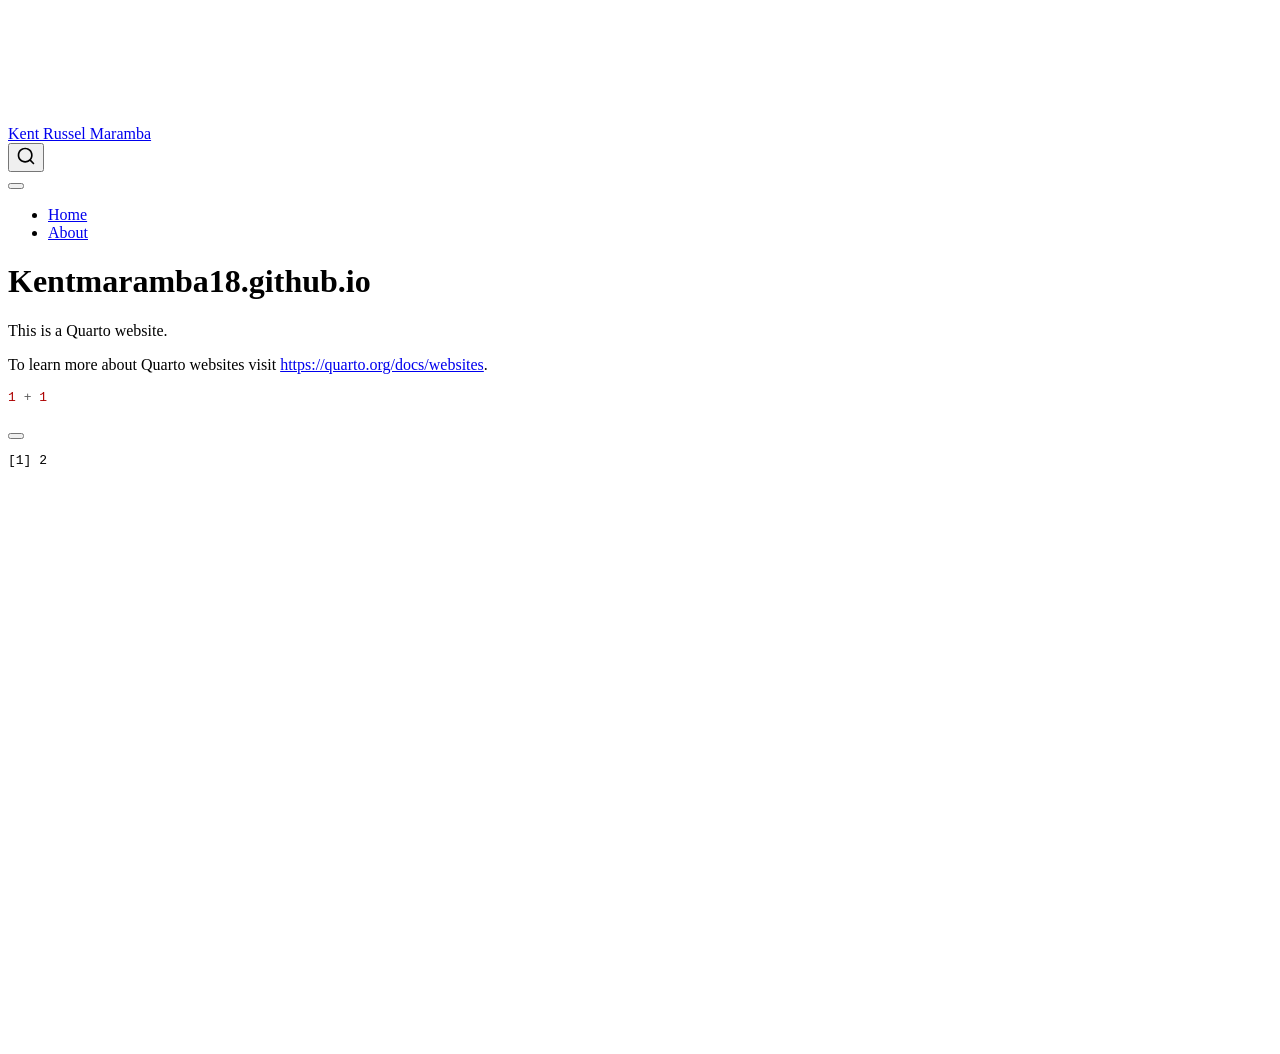
==== docs/index.html @ d0c1b199 "Initial commit" ====
<!DOCTYPE html>
<html xmlns="http://www.w3.org/1999/xhtml" lang="en" xml:lang="en"><head>

<meta charset="utf-8">
<meta name="generator" content="quarto-1.9.38">

<meta name="viewport" content="width=device-width, initial-scale=1.0, user-scalable=yes">


<title>Kentmaramba18.github.io – Kent Russel Maramba</title>
<style>
/* Default styles provided by pandoc.
** See https://pandoc.org/MANUAL.html#variables-for-html for config info.
*/
code{white-space: pre-wrap;}
span.smallcaps{font-variant: small-caps;}
div.columns{display: flex; gap: min(4vw, 1.5em);}
div.column{flex: auto; overflow-x: auto;}
div.hanging-indent{margin-left: 1.5em; text-indent: -1.5em;}
ul.task-list{list-style: none;}
ul.task-list li input[type="checkbox"] {
  width: 0.8em;
  margin: 0 0.8em 0.2em -1em; /* quarto-specific, see https://github.com/quarto-dev/quarto-cli/issues/4556 */ 
  vertical-align: middle;
}
/* CSS for syntax highlighting */
html { -webkit-text-size-adjust: 100%; }
pre > code.sourceCode { white-space: pre; position: relative; }
pre > code.sourceCode > span { display: inline-block; line-height: 1.25; }
pre > code.sourceCode > span:empty { height: 1.2em; }
.sourceCode { overflow: visible; }
code.sourceCode > span { color: inherit; text-decoration: inherit; }
div.sourceCode { margin: 1em 0; }
pre.sourceCode { margin: 0; }
@media screen {
div.sourceCode { overflow: auto; }
}
@media print {
pre > code.sourceCode { white-space: pre-wrap; }
pre > code.sourceCode > span { text-indent: -5em; padding-left: 5em; }
}
pre.numberSource code
  { counter-reset: source-line 0; }
pre.numberSource code > span
  { position: relative; left: -4em; counter-increment: source-line; }
pre.numberSource code > span > a:first-child::before
  { content: counter(source-line);
    position: relative; left: -1em; text-align: right; vertical-align: baseline;
    border: none; display: inline-block;
    -webkit-touch-callout: none; -webkit-user-select: none;
    -khtml-user-select: none; -moz-user-select: none;
    -ms-user-select: none; user-select: none;
    padding: 0 4px; width: 4em;
  }
pre.numberSource { margin-left: 3em;  padding-left: 4px; }
div.sourceCode
  {   }
@media screen {
pre > code.sourceCode > span > a:first-child::before { text-decoration: underline; }
}
</style>


<script src="site_libs/quarto-nav/quarto-nav.js"></script>
<script src="site_libs/quarto-nav/headroom.min.js"></script>
<script src="site_libs/clipboard/clipboard.min.js"></script>
<script src="site_libs/quarto-search/autocomplete.umd.js"></script>
<script src="site_libs/quarto-search/fuse.min.js"></script>
<script src="site_libs/quarto-search/quarto-search.js"></script>
<meta name="quarto:offset" content="./">
<script src="site_libs/quarto-html/quarto.js" type="module"></script>
<script src="site_libs/quarto-html/tabsets/tabsets.js" type="module"></script>
<script src="site_libs/quarto-html/popper.min.js"></script>
<script src="site_libs/quarto-html/tippy.umd.min.js"></script>
<script src="site_libs/quarto-html/anchor.min.js"></script>
<link href="site_libs/quarto-html/tippy.css" rel="stylesheet">
<link href="site_libs/quarto-html/quarto-syntax-highlighting-15634bcf2e68342d4ad2dfa704d543f6.css" rel="stylesheet" id="quarto-text-highlighting-styles">
<script src="site_libs/bootstrap/bootstrap.min.js"></script>
<link href="site_libs/bootstrap/bootstrap-icons.css" rel="stylesheet">
<link href="site_libs/bootstrap/bootstrap-158031087360bce0ff56dc785ce39e06.min.css" rel="stylesheet" append-hash="true" id="quarto-bootstrap" data-mode="light">
<script id="quarto-search-options" type="application/json">{
  "location": "navbar",
  "copy-button": false,
  "collapse-after": 3,
  "panel-placement": "end",
  "type": "overlay",
  "limit": 50,
  "keyboard-shortcut": [
    "f",
    "/",
    "s"
  ],
  "show-item-context": false,
  "language": {
    "search-no-results-text": "No results",
    "search-matching-documents-text": "matching documents",
    "search-copy-link-title": "Copy link to search",
    "search-hide-matches-text": "Hide additional matches",
    "search-more-match-text": "more match in this document",
    "search-more-matches-text": "more matches in this document",
    "search-clear-button-title": "Clear",
    "search-text-placeholder": "",
    "search-detached-cancel-button-title": "Cancel",
    "search-submit-button-title": "Submit",
    "search-label": "Search"
  }
}</script>


<link rel="stylesheet" href="styles.css">
</head>

<body class="nav-fixed quarto-light">

<div id="quarto-search-results"></div>
  <header id="quarto-header" class="headroom fixed-top">
    <nav class="navbar navbar-expand-lg " data-bs-theme="dark">
      <div class="navbar-container container-fluid">
      <div class="navbar-brand-container mx-auto">
    <a class="navbar-brand" href="./index.html">
    <span class="navbar-title">Kent Russel Maramba</span>
    </a>
  </div>
            <div id="quarto-search" class="" title="Search"></div>
          <button class="navbar-toggler" type="button" data-bs-toggle="collapse" data-bs-target="#navbarCollapse" aria-controls="navbarCollapse" role="menu" aria-expanded="false" aria-label="Toggle navigation" onclick="if (window.quartoToggleHeadroom) { window.quartoToggleHeadroom(); }">
  <span class="navbar-toggler-icon"></span>
</button>
          <div class="collapse navbar-collapse" id="navbarCollapse">
            <ul class="navbar-nav navbar-nav-scroll me-auto">
  <li class="nav-item">
    <a class="nav-link active" href="./index.html" aria-current="page"> 
<span class="menu-text">Home</span></a>
  </li>  
  <li class="nav-item">
    <a class="nav-link" href="./about.html"> 
<span class="menu-text">About</span></a>
  </li>  
</ul>
          </div> <!-- /navcollapse -->
            <div class="quarto-navbar-tools">
</div>
      </div> <!-- /container-fluid -->
    </nav>
</header>
<!-- content -->
<div id="quarto-content" class="quarto-container page-columns page-rows-contents page-layout-article page-navbar">
<!-- sidebar -->
<!-- margin-sidebar -->
    <div id="quarto-margin-sidebar" class="sidebar margin-sidebar zindex-bottom">
        
    </div>
<!-- main -->
<main class="content" id="quarto-document-content">

<header id="title-block-header" class="quarto-title-block default">
<div class="quarto-title">
<h1 class="title">Kentmaramba18.github.io</h1>
</div>



<div class="quarto-title-meta">

    
  
    
  </div>
  


</header>


<p>This is a Quarto website.</p>
<p>To learn more about Quarto websites visit <a href="https://quarto.org/docs/websites" class="uri">https://quarto.org/docs/websites</a>.</p>
<div class="cell">
<div class="code-copy-outer-scaffold"><div class="sourceCode cell-code" id="cb1"><pre class="sourceCode r code-with-copy"><code class="sourceCode r"><span id="cb1-1"><a href="#cb1-1" aria-hidden="true" tabindex="-1"></a><span class="dv">1</span> <span class="sc">+</span> <span class="dv">1</span></span></code></pre></div><button title="Copy to Clipboard" class="code-copy-button"><i class="bi"></i></button></div>
<div class="cell-output cell-output-stdout">
<pre><code>[1] 2</code></pre>
</div>
</div>



</main> <!-- /main -->
<script id="quarto-html-after-body" type="application/javascript">
  window.document.addEventListener("DOMContentLoaded", function (event) {
    const icon = "";
    const anchorJS = new window.AnchorJS();
    anchorJS.options = {
      placement: 'right',
      icon: icon
    };
    anchorJS.add('.anchored');
    const isCodeAnnotation = (el) => {
      for (const clz of el.classList) {
        if (clz.startsWith('code-annotation-')) {                     
          return true;
        }
      }
      return false;
    }
    const onCopySuccess = function(e) {
      // button target
      const button = e.trigger;
      // don't keep focus
      button.blur();
      // flash "checked"
      button.classList.add('code-copy-button-checked');
      var currentTitle = button.getAttribute("title");
      button.setAttribute("title", "Copied!");
      let tooltip;
      if (window.bootstrap) {
        button.setAttribute("data-bs-toggle", "tooltip");
        button.setAttribute("data-bs-placement", "left");
        button.setAttribute("data-bs-title", "Copied!");
        tooltip = new bootstrap.Tooltip(button, 
          { trigger: "manual", 
            customClass: "code-copy-button-tooltip",
            offset: [0, -8]});
        tooltip.show();    
      }
      setTimeout(function() {
        if (tooltip) {
          tooltip.hide();
          button.removeAttribute("data-bs-title");
          button.removeAttribute("data-bs-toggle");
          button.removeAttribute("data-bs-placement");
        }
        button.setAttribute("title", currentTitle);
        button.classList.remove('code-copy-button-checked');
      }, 1000);
      // clear code selection
      e.clearSelection();
    }
    const getTextToCopy = function(trigger) {
      const outerScaffold = trigger.parentElement.cloneNode(true);
      const codeEl = outerScaffold.querySelector('code');
      for (const childEl of codeEl.children) {
        if (isCodeAnnotation(childEl)) {
          childEl.remove();
        }
      }
      return codeEl.innerText;
    }
    const clipboard = new window.ClipboardJS('.code-copy-button:not([data-in-quarto-modal])', {
      text: getTextToCopy
    });
    clipboard.on('success', onCopySuccess);
    if (window.document.getElementById('quarto-embedded-source-code-modal')) {
      const clipboardModal = new window.ClipboardJS('.code-copy-button[data-in-quarto-modal]', {
        text: getTextToCopy,
        container: window.document.getElementById('quarto-embedded-source-code-modal')
      });
      clipboardModal.on('success', onCopySuccess);
    }
      var localhostRegex = new RegExp(/^(?:http|https):\/\/localhost\:?[0-9]*\//);
      var mailtoRegex = new RegExp(/^mailto:/);
        var filterRegex = new RegExp('/' + window.location.host + '/');
      var isInternal = (href) => {
          return filterRegex.test(href) || localhostRegex.test(href) || mailtoRegex.test(href);
      }
      // Inspect non-navigation links and adorn them if external
     var links = window.document.querySelectorAll('a[href]:not(.nav-link):not(.navbar-brand):not(.toc-action):not(.sidebar-link):not(.sidebar-item-toggle):not(.pagination-link):not(.no-external):not([aria-hidden]):not(.dropdown-item):not(.quarto-navigation-tool):not(.about-link)');
      for (var i=0; i<links.length; i++) {
        const link = links[i];
        if (!isInternal(link.href)) {
          // undo the damage that might have been done by quarto-nav.js in the case of
          // links that we want to consider external
          if (link.dataset.originalHref !== undefined) {
            link.href = link.dataset.originalHref;
          }
        }
      }
    function tippyHover(el, contentFn, onTriggerFn, onUntriggerFn) {
      const config = {
        allowHTML: true,
        maxWidth: 500,
        delay: 100,
        arrow: false,
        appendTo: function(el) {
            return el.parentElement;
        },
        interactive: true,
        interactiveBorder: 10,
        theme: 'quarto',
        placement: 'bottom-start',
      };
      if (contentFn) {
        config.content = contentFn;
      }
      if (onTriggerFn) {
        config.onTrigger = onTriggerFn;
      }
      if (onUntriggerFn) {
        config.onUntrigger = onUntriggerFn;
      }
      window.tippy(el, config); 
    }
    const noterefs = window.document.querySelectorAll('a[role="doc-noteref"]');
    for (var i=0; i<noterefs.length; i++) {
      const ref = noterefs[i];
      tippyHover(ref, function() {
        // use id or data attribute instead here
        let href = ref.getAttribute('data-footnote-href') || ref.getAttribute('href');
        try { href = new URL(href).hash; } catch {}
        const id = href.replace(/^#\/?/, "");
        const note = window.document.getElementById(id);
        if (note) {
          return note.innerHTML;
        } else {
          return "";
        }
      });
    }
    const xrefs = window.document.querySelectorAll('a.quarto-xref');
    const processXRef = (id, note) => {
      // Strip column container classes
      const stripColumnClz = (el) => {
        el.classList.remove("page-full", "page-columns");
        if (el.children) {
          for (const child of el.children) {
            stripColumnClz(child);
          }
        }
      }
      stripColumnClz(note)
      if (id === null || id.startsWith('sec-')) {
        // Special case sections, only their first couple elements
        const container = document.createElement("div");
        if (note.children && note.children.length > 2) {
          container.appendChild(note.children[0].cloneNode(true));
          for (let i = 1; i < note.children.length; i++) {
            const child = note.children[i];
            if (child.tagName === "P" && child.innerText === "") {
              continue;
            } else {
              container.appendChild(child.cloneNode(true));
              break;
            }
          }
          if (window.Quarto?.typesetMath) {
            window.Quarto.typesetMath(container);
          }
          return container.innerHTML
        } else {
          if (window.Quarto?.typesetMath) {
            window.Quarto.typesetMath(note);
          }
          return note.innerHTML;
        }
      } else {
        // Remove any anchor links if they are present
        const anchorLink = note.querySelector('a.anchorjs-link');
        if (anchorLink) {
          anchorLink.remove();
        }
        if (window.Quarto?.typesetMath) {
          window.Quarto.typesetMath(note);
        }
        if (note.classList.contains("callout")) {
          return note.outerHTML;
        } else {
          return note.innerHTML;
        }
      }
    }
    for (var i=0; i<xrefs.length; i++) {
      const xref = xrefs[i];
      tippyHover(xref, undefined, function(instance) {
        instance.disable();
        let url = xref.getAttribute('href');
        let hash = undefined; 
        if (url.startsWith('#')) {
          hash = url;
        } else {
          try { hash = new URL(url).hash; } catch {}
        }
        if (hash) {
          const id = hash.replace(/^#\/?/, "");
          const note = window.document.getElementById(id);
          if (note !== null) {
            try {
              const html = processXRef(id, note.cloneNode(true));
              instance.setContent(html);
            } finally {
              instance.enable();
              instance.show();
            }
          } else {
            // See if we can fetch this
            fetch(url.split('#')[0])
            .then(res => res.text())
            .then(html => {
              const parser = new DOMParser();
              const htmlDoc = parser.parseFromString(html, "text/html");
              const note = htmlDoc.getElementById(id);
              if (note !== null) {
                const html = processXRef(id, note);
                instance.setContent(html);
              } 
            }).finally(() => {
              instance.enable();
              instance.show();
            });
          }
        } else {
          // See if we can fetch a full url (with no hash to target)
          // This is a special case and we should probably do some content thinning / targeting
          fetch(url)
          .then(res => res.text())
          .then(html => {
            const parser = new DOMParser();
            const htmlDoc = parser.parseFromString(html, "text/html");
            const note = htmlDoc.querySelector('main.content');
            if (note !== null) {
              // This should only happen for chapter cross references
              // (since there is no id in the URL)
              // remove the first header
              if (note.children.length > 0 && note.children[0].tagName === "HEADER") {
                note.children[0].remove();
              }
              const html = processXRef(null, note);
              instance.setContent(html);
            } 
          }).finally(() => {
            instance.enable();
            instance.show();
          });
        }
      }, function(instance) {
      });
    }
        let selectedAnnoteEl;
        const selectorForAnnotation = ( cell, annotation) => {
          let cellAttr = 'data-code-cell="' + cell + '"';
          let lineAttr = 'data-code-annotation="' +  annotation + '"';
          const selector = 'span[' + cellAttr + '][' + lineAttr + ']';
          return selector;
        }
        const selectCodeLines = (annoteEl) => {
          const doc = window.document;
          const targetCell = annoteEl.getAttribute("data-target-cell");
          const targetAnnotation = annoteEl.getAttribute("data-target-annotation");
          const annoteSpan = window.document.querySelector(selectorForAnnotation(targetCell, targetAnnotation));
          const lines = annoteSpan.getAttribute("data-code-lines").split(",");
          const lineIds = lines.map((line) => {
            return targetCell + "-" + line;
          })
          let top = null;
          let height = null;
          let parent = null;
          if (lineIds.length > 0) {
              //compute the position of the single el (top and bottom and make a div)
              const el = window.document.getElementById(lineIds[0]);
              top = el.offsetTop;
              height = el.offsetHeight;
              parent = el.parentElement.parentElement;
            if (lineIds.length > 1) {
              const lastEl = window.document.getElementById(lineIds[lineIds.length - 1]);
              const bottom = lastEl.offsetTop + lastEl.offsetHeight;
              height = bottom - top;
            }
            if (top !== null && height !== null && parent !== null) {
              // cook up a div (if necessary) and position it 
              let div = window.document.getElementById("code-annotation-line-highlight");
              if (div === null) {
                div = window.document.createElement("div");
                div.setAttribute("id", "code-annotation-line-highlight");
                div.style.position = 'absolute';
                parent.appendChild(div);
              }
              div.style.top = top - 2 + "px";
              div.style.height = height + 4 + "px";
              div.style.left = 0;
              let gutterDiv = window.document.getElementById("code-annotation-line-highlight-gutter");
              if (gutterDiv === null) {
                gutterDiv = window.document.createElement("div");
                gutterDiv.setAttribute("id", "code-annotation-line-highlight-gutter");
                gutterDiv.style.position = 'absolute';
                const codeCell = window.document.getElementById(targetCell);
                const gutter = codeCell.querySelector('.code-annotation-gutter');
                gutter.appendChild(gutterDiv);
              }
              gutterDiv.style.top = top - 2 + "px";
              gutterDiv.style.height = height + 4 + "px";
            }
            selectedAnnoteEl = annoteEl;
          }
        };
        const unselectCodeLines = () => {
          const elementsIds = ["code-annotation-line-highlight", "code-annotation-line-highlight-gutter"];
          elementsIds.forEach((elId) => {
            const div = window.document.getElementById(elId);
            if (div) {
              div.remove();
            }
          });
          selectedAnnoteEl = undefined;
        };
          // Handle positioning of the toggle
      window.addEventListener(
        "resize",
        throttle(() => {
          elRect = undefined;
          if (selectedAnnoteEl) {
            selectCodeLines(selectedAnnoteEl);
          }
        }, 10)
      );
      function throttle(fn, ms) {
      let throttle = false;
      let timer;
        return (...args) => {
          if(!throttle) { // first call gets through
              fn.apply(this, args);
              throttle = true;
          } else { // all the others get throttled
              if(timer) clearTimeout(timer); // cancel #2
              timer = setTimeout(() => {
                fn.apply(this, args);
                timer = throttle = false;
              }, ms);
          }
        };
      }
        // Attach click handler to the DT
        const annoteDls = window.document.querySelectorAll('dt[data-target-cell]');
        for (const annoteDlNode of annoteDls) {
          annoteDlNode.addEventListener('click', (event) => {
            const clickedEl = event.target;
            if (clickedEl !== selectedAnnoteEl) {
              unselectCodeLines();
              const activeEl = window.document.querySelector('dt[data-target-cell].code-annotation-active');
              if (activeEl) {
                activeEl.classList.remove('code-annotation-active');
              }
              selectCodeLines(clickedEl);
              clickedEl.classList.add('code-annotation-active');
            } else {
              // Unselect the line
              unselectCodeLines();
              clickedEl.classList.remove('code-annotation-active');
            }
          });
        }
    const findCites = (el) => {
      const parentEl = el.parentElement;
      if (parentEl) {
        const cites = parentEl.dataset.cites;
        if (cites) {
          return {
            el,
            cites: cites.split(' ')
          };
        } else {
          return findCites(el.parentElement)
        }
      } else {
        return undefined;
      }
    };
    var bibliorefs = window.document.querySelectorAll('a[role="doc-biblioref"]');
    for (var i=0; i<bibliorefs.length; i++) {
      const ref = bibliorefs[i];
      const citeInfo = findCites(ref);
      if (citeInfo) {
        tippyHover(citeInfo.el, function() {
          var popup = window.document.createElement('div');
          citeInfo.cites.forEach(function(cite) {
            var citeDiv = window.document.createElement('div');
            citeDiv.classList.add('hanging-indent');
            citeDiv.classList.add('csl-entry');
            var biblioDiv = window.document.getElementById('ref-' + cite);
            if (biblioDiv) {
              citeDiv.innerHTML = biblioDiv.innerHTML;
            }
            popup.appendChild(citeDiv);
          });
          return popup.innerHTML;
        });
      }
    }
  });
  </script>
</div> <!-- /content -->




</body></html>
---- docs/site_libs/quarto-html/tippy.css ----
.tippy-box[data-animation=fade][data-state=hidden]{opacity:0}[data-tippy-root]{max-width:calc(100vw - 10px)}.tippy-box{position:relative;background-color:#333;color:#fff;border-radius:4px;font-size:14px;line-height:1.4;white-space:normal;outline:0;transition-property:transform,visibility,opacity}.tippy-box[data-placement^=top]>.tippy-arrow{bottom:0}.tippy-box[data-placement^=top]>.tippy-arrow:before{bottom:-7px;left:0;border-width:8px 8px 0;border-top-color:initial;transform-origin:center top}.tippy-box[data-placement^=bottom]>.tippy-arrow{top:0}.tippy-box[data-placement^=bottom]>.tippy-arrow:before{top:-7px;left:0;border-width:0 8px 8px;border-bottom-color:initial;transform-origin:center bottom}.tippy-box[data-placement^=left]>.tippy-arrow{right:0}.tippy-box[data-placement^=left]>.tippy-arrow:before{border-width:8px 0 8px 8px;border-left-color:initial;right:-7px;transform-origin:center left}.tippy-box[data-placement^=right]>.tippy-arrow{left:0}.tippy-box[data-placement^=right]>.tippy-arrow:before{left:-7px;border-width:8px 8px 8px 0;border-right-color:initial;transform-origin:center right}.tippy-box[data-inertia][data-state=visible]{transition-timing-function:cubic-bezier(.54,1.5,.38,1.11)}.tippy-arrow{width:16px;height:16px;color:#333}.tippy-arrow:before{content:"";position:absolute;border-color:transparent;border-style:solid}.tippy-content{position:relative;padding:5px 9px;z-index:1}
---- docs/site_libs/quarto-html/quarto-syntax-highlighting-15634bcf2e68342d4ad2dfa704d543f6.css ----
/* quarto syntax highlight colors */
:root {
  --quarto-hl-ot-color: #003B4F;
  --quarto-hl-at-color: #657422;
  --quarto-hl-ss-color: #20794D;
  --quarto-hl-an-color: #5E5E5E;
  --quarto-hl-fu-color: #4758AB;
  --quarto-hl-st-color: #20794D;
  --quarto-hl-cf-color: #003B4F;
  --quarto-hl-op-color: #5E5E5E;
  --quarto-hl-er-color: #AD0000;
  --quarto-hl-bn-color: #AD0000;
  --quarto-hl-al-color: #AD0000;
  --quarto-hl-va-color: #111111;
  --quarto-hl-bu-color: inherit;
  --quarto-hl-ex-color: inherit;
  --quarto-hl-pp-color: #AD0000;
  --quarto-hl-in-color: #5E5E5E;
  --quarto-hl-vs-color: #20794D;
  --quarto-hl-wa-color: #5E5E5E;
  --quarto-hl-do-color: #5E5E5E;
  --quarto-hl-im-color: #00769E;
  --quarto-hl-ch-color: #20794D;
  --quarto-hl-dt-color: #AD0000;
  --quarto-hl-fl-color: #AD0000;
  --quarto-hl-co-color: #5E5E5E;
  --quarto-hl-cv-color: #5E5E5E;
  --quarto-hl-cn-color: #8f5902;
  --quarto-hl-sc-color: #5E5E5E;
  --quarto-hl-dv-color: #AD0000;
  --quarto-hl-kw-color: #003B4F;
}

/* other quarto variables */
:root {
  --quarto-font-monospace: SFMono-Regular, Menlo, Monaco, Consolas, "Liberation Mono", "Courier New", monospace;
}

/* syntax highlight based on Pandoc's rules */
pre > code.sourceCode > span {
  color: #003B4F;
}

code.sourceCode > span {
  color: #003B4F;
}

div.sourceCode,
div.sourceCode pre.sourceCode {
  color: #003B4F;
}

/* Normal */
code span {
  color: #003B4F;
}

/* Alert */
code span.al {
  color: #AD0000;
  font-style: inherit;
}

/* Annotation */
code span.an {
  color: #5E5E5E;
  font-style: inherit;
}

/* Attribute */
code span.at {
  color: #657422;
  font-style: inherit;
}

/* BaseN */
code span.bn {
  color: #AD0000;
  font-style: inherit;
}

/* BuiltIn */
code span.bu {
  font-style: inherit;
}

/* ControlFlow */
code span.cf {
  color: #003B4F;
  font-weight: bold;
  font-style: inherit;
}

/* Char */
code span.ch {
  color: #20794D;
  font-style: inherit;
}

/* Constant */
code span.cn {
  color: #8f5902;
  font-style: inherit;
}

/* Comment */
code span.co {
  color: #5E5E5E;
  font-style: inherit;
}

/* CommentVar */
code span.cv {
  color: #5E5E5E;
  font-style: italic;
}

/* Documentation */
code span.do {
  color: #5E5E5E;
  font-style: italic;
}

/* DataType */
code span.dt {
  color: #AD0000;
  font-style: inherit;
}

/* DecVal */
code span.dv {
  color: #AD0000;
  font-style: inherit;
}

/* Error */
code span.er {
  color: #AD0000;
  font-style: inherit;
}

/* Extension */
code span.ex {
  font-style: inherit;
}

/* Float */
code span.fl {
  color: #AD0000;
  font-style: inherit;
}

/* Function */
code span.fu {
  color: #4758AB;
  font-style: inherit;
}

/* Import */
code span.im {
  color: #00769E;
  font-style: inherit;
}

/* Information */
code span.in {
  color: #5E5E5E;
  font-style: inherit;
}

/* Keyword */
code span.kw {
  color: #003B4F;
  font-weight: bold;
  font-style: inherit;
}

/* Operator */
code span.op {
  color: #5E5E5E;
  font-style: inherit;
}

/* Other */
code span.ot {
  color: #003B4F;
  font-style: inherit;
}

/* Preprocessor */
code span.pp {
  color: #AD0000;
  font-style: inherit;
}

/* SpecialChar */
code span.sc {
  color: #5E5E5E;
  font-style: inherit;
}

/* SpecialString */
code span.ss {
  color: #20794D;
  font-style: inherit;
}

/* String */
code span.st {
  color: #20794D;
  font-style: inherit;
}

/* Variable */
code span.va {
  color: #111111;
  font-style: inherit;
}

/* VerbatimString */
code span.vs {
  color: #20794D;
  font-style: inherit;
}

/* Warning */
code span.wa {
  color: #5E5E5E;
  font-style: italic;
}

.prevent-inlining {
  content: "</";
}

/*# sourceMappingURL=f23921c56f73e400b49028c9186a1aa0.css.map */
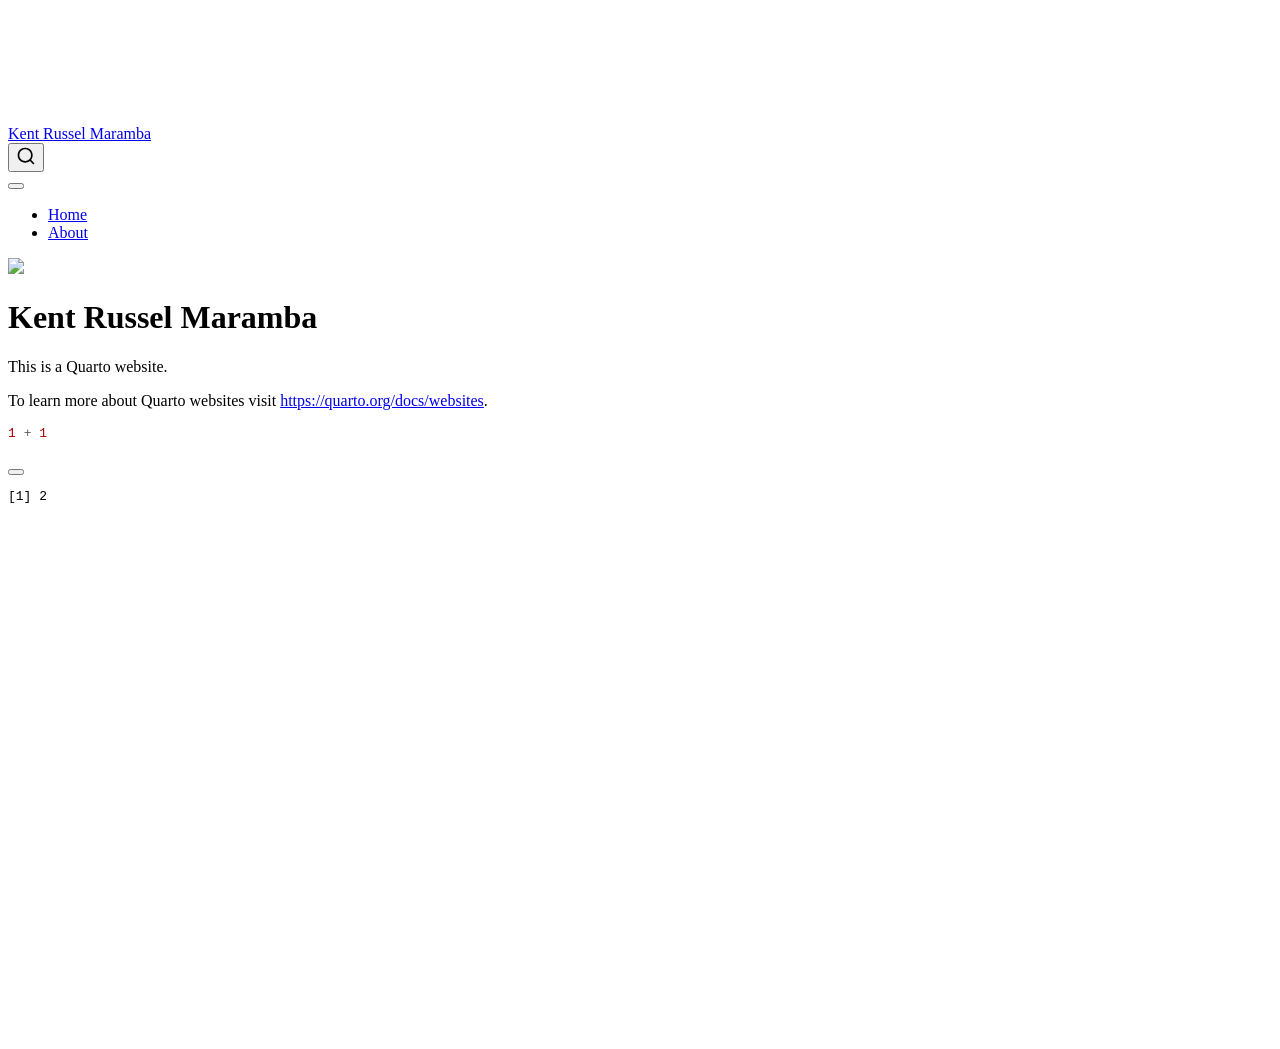
==== commit 2c3019ec: "update" ====
--- a/docs/index.html
+++ b/docs/index.html
@@ -7,7 +7,7 @@
 <meta name="viewport" content="width=device-width, initial-scale=1.0, user-scalable=yes">
 
 
-<title>Kentmaramba18.github.io – Kent Russel Maramba</title>
+<title>Kent Russel Maramba</title>
 <style>
 /* Default styles provided by pandoc.
 ** See https://pandoc.org/MANUAL.html#variables-for-html for config info.
@@ -72,7 +72,6 @@
 <script src="site_libs/quarto-html/tabsets/tabsets.js" type="module"></script>
 <script src="site_libs/quarto-html/popper.min.js"></script>
 <script src="site_libs/quarto-html/tippy.umd.min.js"></script>
-<script src="site_libs/quarto-html/anchor.min.js"></script>
 <link href="site_libs/quarto-html/tippy.css" rel="stylesheet">
 <link href="site_libs/quarto-html/quarto-syntax-highlighting-15634bcf2e68342d4ad2dfa704d543f6.css" rel="stylesheet" id="quarto-text-highlighting-styles">
 <script src="site_libs/bootstrap/bootstrap.min.js"></script>
@@ -110,7 +109,7 @@
 <link rel="stylesheet" href="styles.css">
 </head>
 
-<body class="nav-fixed quarto-light">
+<body class="nav-fixed fullcontent quarto-light">
 
 <div id="quarto-search-results"></div>
   <header id="quarto-header" class="headroom fixed-top">
@@ -146,31 +145,21 @@
 <div id="quarto-content" class="quarto-container page-columns page-rows-contents page-layout-article page-navbar">
 <!-- sidebar -->
 <!-- margin-sidebar -->
-    <div id="quarto-margin-sidebar" class="sidebar margin-sidebar zindex-bottom">
-        
-    </div>
+    
 <!-- main -->
-<main class="content" id="quarto-document-content">
-
+<div class="quarto-about-trestles">
+  <div class="about-entity">
+    <img src="media/IMG_3727_.jpeg" class="about-image
+  rounded " style="width: 20em;">
 <header id="title-block-header" class="quarto-title-block default">
 <div class="quarto-title">
-<h1 class="title">Kentmaramba18.github.io</h1>
+<h1 class="title">Kent Russel Maramba</h1>
 </div>
-
-
-
 <div class="quarto-title-meta">
-
-    
-  
-    
   </div>
-  
-
-
 </header>
-
-
+  </div>
+  <div class="about-contents"><main class="content" id="quarto-document-content">
 <p>This is a Quarto website.</p>
 <p>To learn more about Quarto websites visit <a href="https://quarto.org/docs/websites" class="uri">https://quarto.org/docs/websites</a>.</p>
 <div class="cell">
@@ -181,17 +170,11 @@
 </div>
 
 
-
-</main> <!-- /main -->
+</main></div>
+</div>
+ <!-- /main -->
 <script id="quarto-html-after-body" type="application/javascript">
   window.document.addEventListener("DOMContentLoaded", function (event) {
-    const icon = "";
-    const anchorJS = new window.AnchorJS();
-    anchorJS.options = {
-      placement: 'right',
-      icon: icon
-    };
-    anchorJS.add('.anchored');
     const isCodeAnnotation = (el) => {
       for (const clz of el.classList) {
         if (clz.startsWith('code-annotation-')) {                     
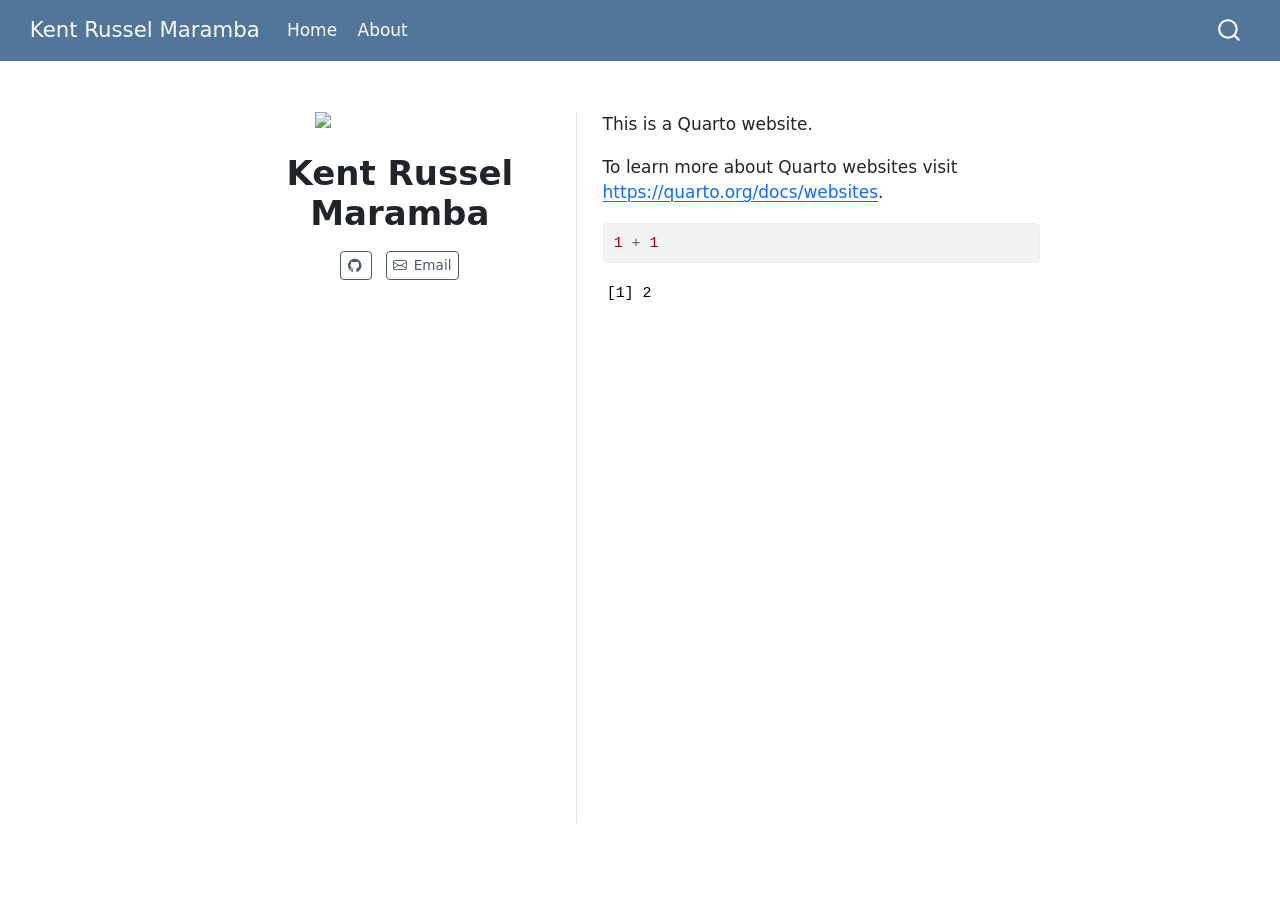
==== commit 89090903: "kent web" ====
--- a/docs/index.html
+++ b/docs/index.html
@@ -76,7 +76,7 @@
 <link href="site_libs/quarto-html/quarto-syntax-highlighting-15634bcf2e68342d4ad2dfa704d543f6.css" rel="stylesheet" id="quarto-text-highlighting-styles">
 <script src="site_libs/bootstrap/bootstrap.min.js"></script>
 <link href="site_libs/bootstrap/bootstrap-icons.css" rel="stylesheet">
-<link href="site_libs/bootstrap/bootstrap-158031087360bce0ff56dc785ce39e06.min.css" rel="stylesheet" append-hash="true" id="quarto-bootstrap" data-mode="light">
+<link href="site_libs/bootstrap/bootstrap-45431c2918bd31147ddb3fa7038bb99f.min.css" rel="stylesheet" append-hash="true" id="quarto-bootstrap" data-mode="light">
 <script id="quarto-search-options" type="application/json">{
   "location": "navbar",
   "copy-button": false,
@@ -149,8 +149,8 @@
 <!-- main -->
 <div class="quarto-about-trestles">
   <div class="about-entity">
-    <img src="media/IMG_3727_.jpeg" class="about-image
-  rounded " style="width: 20em;">
+    <img src="media/img_3727_.jpeg" class="about-image
+  rectangle " style="width: 10em;">
 <header id="title-block-header" class="quarto-title-block default">
 <div class="quarto-title">
 <h1 class="title">Kent Russel Maramba</h1>
@@ -158,6 +158,16 @@
 <div class="quarto-title-meta">
   </div>
 </header>
+    <div class="about-links">
+  <a href="https://kentmaramba18.github.io" class="about-link" rel="" target="blank">
+    <i class="bi bi-github"></i>
+     <span class="about-link-text"></span>
+  </a>
+  <a href="mailto:kentrussel.maramba@student.chaminade.edu" class="about-link" rel="" target="">
+    <i class="bi bi-envelope"></i>
+     <span class="about-link-text">Email</span>
+  </a>
+</div>
   </div>
   <div class="about-contents"><main class="content" id="quarto-document-content">
 <p>This is a Quarto website.</p>
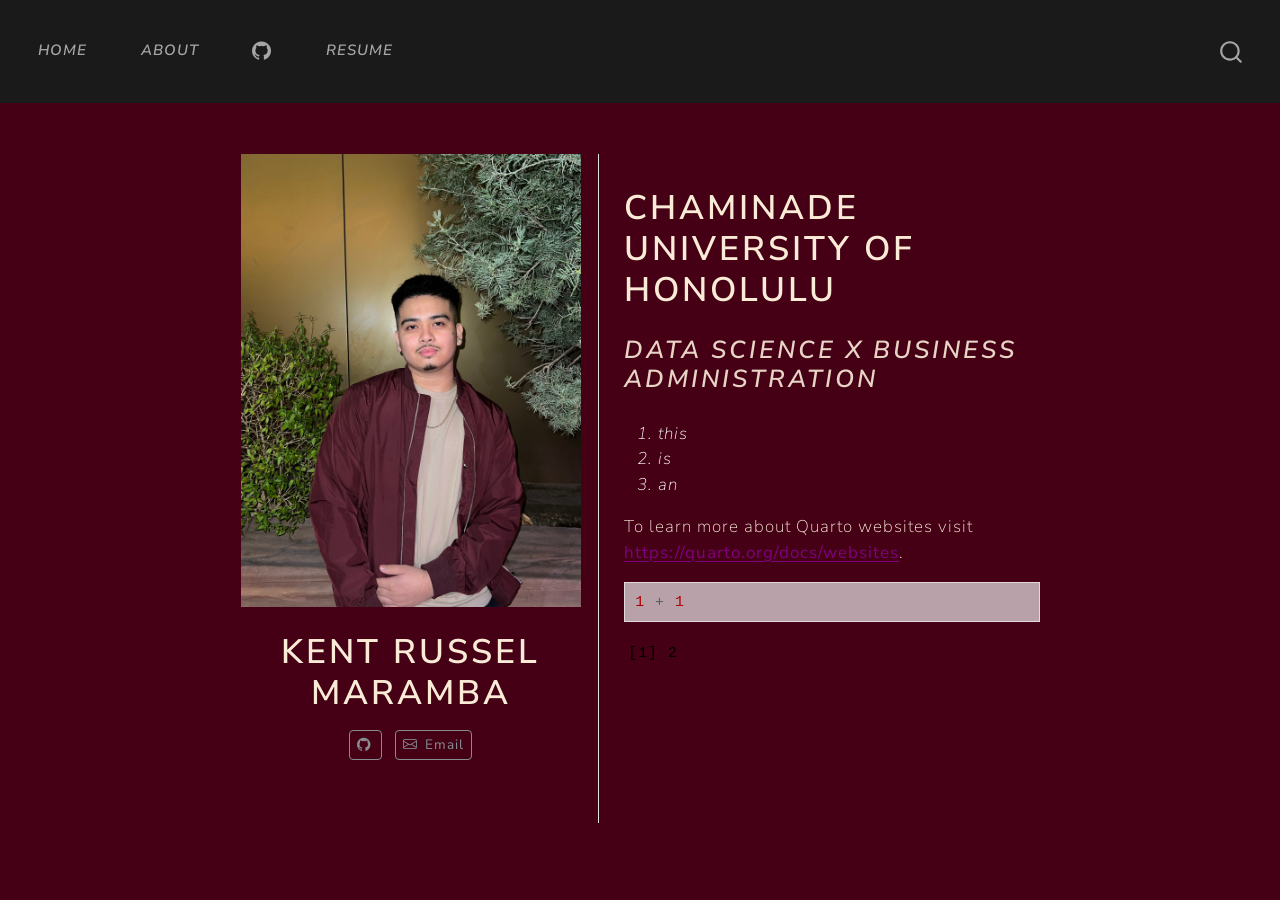
==== commit 4d378da1: "yayyy" ====
--- a/docs/index.html
+++ b/docs/index.html
@@ -76,7 +76,7 @@
 <link href="site_libs/quarto-html/quarto-syntax-highlighting-15634bcf2e68342d4ad2dfa704d543f6.css" rel="stylesheet" id="quarto-text-highlighting-styles">
 <script src="site_libs/bootstrap/bootstrap.min.js"></script>
 <link href="site_libs/bootstrap/bootstrap-icons.css" rel="stylesheet">
-<link href="site_libs/bootstrap/bootstrap-45431c2918bd31147ddb3fa7038bb99f.min.css" rel="stylesheet" append-hash="true" id="quarto-bootstrap" data-mode="light">
+<link href="site_libs/bootstrap/bootstrap-54ca3c8880fd8c986106ce3bf5c7adc7.min.css" rel="stylesheet" append-hash="true" id="quarto-bootstrap" data-mode="light">
 <script id="quarto-search-options" type="application/json">{
   "location": "navbar",
   "copy-button": false,
@@ -115,11 +115,6 @@
   <header id="quarto-header" class="headroom fixed-top">
     <nav class="navbar navbar-expand-lg " data-bs-theme="dark">
       <div class="navbar-container container-fluid">
-      <div class="navbar-brand-container mx-auto">
-    <a class="navbar-brand" href="./index.html">
-    <span class="navbar-title">Kent Russel Maramba</span>
-    </a>
-  </div>
             <div id="quarto-search" class="" title="Search"></div>
           <button class="navbar-toggler" type="button" data-bs-toggle="collapse" data-bs-target="#navbarCollapse" aria-controls="navbarCollapse" role="menu" aria-expanded="false" aria-label="Toggle navigation" onclick="if (window.quartoToggleHeadroom) { window.quartoToggleHeadroom(); }">
   <span class="navbar-toggler-icon"></span>
@@ -133,6 +128,15 @@
   <li class="nav-item">
     <a class="nav-link" href="./about.html"> 
 <span class="menu-text">About</span></a>
+  </li>  
+  <li class="nav-item compact">
+    <a class="nav-link" href="http://github.com/Kentmaramba18" target="blank"> <i class="bi bi-github" role="img">
+</i> 
+<span class="menu-text"></span></a>
+  </li>  
+  <li class="nav-item">
+    <a class="nav-link" href="./resume.html"> 
+<span class="menu-text">Resume</span></a>
   </li>  
 </ul>
           </div> <!-- /navcollapse -->
@@ -150,7 +154,7 @@
 <div class="quarto-about-trestles">
   <div class="about-entity">
     <img src="media/img_3727_.jpeg" class="about-image
-  rectangle " style="width: 10em;">
+  rectangle " style="width: 20em;">
 <header id="title-block-header" class="quarto-title-block default">
 <div class="quarto-title">
 <h1 class="title">Kent Russel Maramba</h1>
@@ -170,7 +174,18 @@
 </div>
   </div>
   <div class="about-contents"><main class="content" id="quarto-document-content">
-<p>This is a Quarto website.</p>
+<section id="chaminade-university-of-honolulu" class="level1">
+<h1>Chaminade University of Honolulu</h1>
+<section id="data-science-x-business-administration" class="level3">
+<h3 data-anchor-id="data-science-x-business-administration">Data Science x Business Administration</h3>
+</section>
+<section id="section" class="level3">
+<h3 data-anchor-id="section"></h3>
+<ol type="1">
+<li>this</li>
+<li>is</li>
+<li>an</li>
+</ol>
 <p>To learn more about Quarto websites visit <a href="https://quarto.org/docs/websites" class="uri">https://quarto.org/docs/websites</a>.</p>
 <div class="cell">
 <div class="code-copy-outer-scaffold"><div class="sourceCode cell-code" id="cb1"><pre class="sourceCode r code-with-copy"><code class="sourceCode r"><span id="cb1-1"><a href="#cb1-1" aria-hidden="true" tabindex="-1"></a><span class="dv">1</span> <span class="sc">+</span> <span class="dv">1</span></span></code></pre></div><button title="Copy to Clipboard" class="code-copy-button"><i class="bi"></i></button></div>
@@ -180,6 +195,8 @@
 </div>
 
 
+</section>
+</section>
 </main></div>
 </div>
  <!-- /main -->
--- a/docs/styles.css
+++ b/docs/styles.css
@@ -0,0 +1,27 @@
+/* css styles */
+h1,p {
+  color:antiquewhite;
+}
+
+h2 {
+  color:green;
+}
+
+h3 {
+  color:antiquewhite;
+  font-style: italic;
+}
+
+body {
+  background-color:#450016;
+}
+
+ol,ul {
+  color:white;
+  font-style: italic;
+}
+
+a {
+  color: purple;
+  
+}
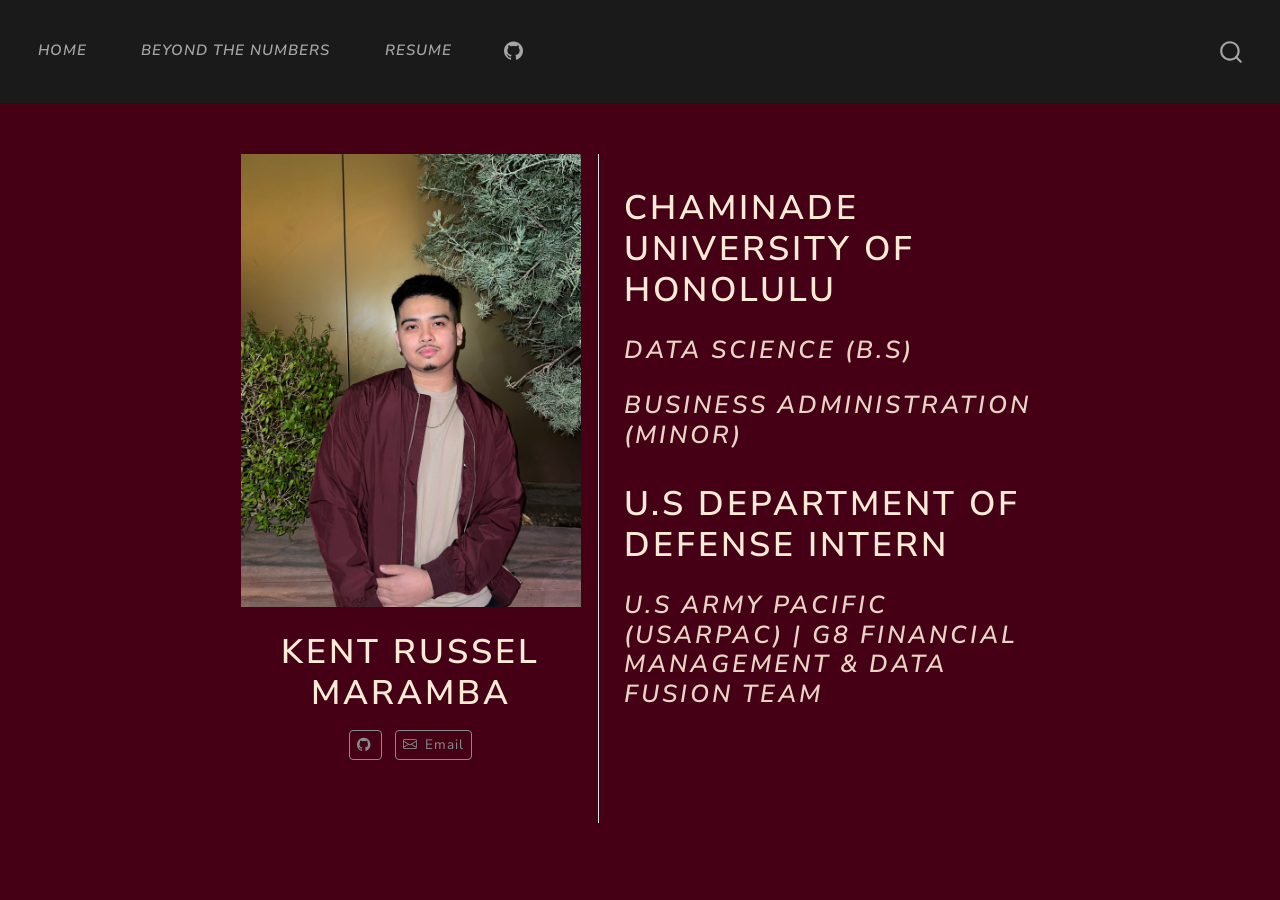
==== commit 16374954: "webpage done" ====
--- a/docs/index.html
+++ b/docs/index.html
@@ -22,41 +22,6 @@
   width: 0.8em;
   margin: 0 0.8em 0.2em -1em; /* quarto-specific, see https://github.com/quarto-dev/quarto-cli/issues/4556 */ 
   vertical-align: middle;
-}
-/* CSS for syntax highlighting */
-html { -webkit-text-size-adjust: 100%; }
-pre > code.sourceCode { white-space: pre; position: relative; }
-pre > code.sourceCode > span { display: inline-block; line-height: 1.25; }
-pre > code.sourceCode > span:empty { height: 1.2em; }
-.sourceCode { overflow: visible; }
-code.sourceCode > span { color: inherit; text-decoration: inherit; }
-div.sourceCode { margin: 1em 0; }
-pre.sourceCode { margin: 0; }
-@media screen {
-div.sourceCode { overflow: auto; }
-}
-@media print {
-pre > code.sourceCode { white-space: pre-wrap; }
-pre > code.sourceCode > span { text-indent: -5em; padding-left: 5em; }
-}
-pre.numberSource code
-  { counter-reset: source-line 0; }
-pre.numberSource code > span
-  { position: relative; left: -4em; counter-increment: source-line; }
-pre.numberSource code > span > a:first-child::before
-  { content: counter(source-line);
-    position: relative; left: -1em; text-align: right; vertical-align: baseline;
-    border: none; display: inline-block;
-    -webkit-touch-callout: none; -webkit-user-select: none;
-    -khtml-user-select: none; -moz-user-select: none;
-    -ms-user-select: none; user-select: none;
-    padding: 0 4px; width: 4em;
-  }
-pre.numberSource { margin-left: 3em;  padding-left: 4px; }
-div.sourceCode
-  {   }
-@media screen {
-pre > code.sourceCode > span > a:first-child::before { text-decoration: underline; }
 }
 </style>
 
@@ -127,16 +92,16 @@
   </li>  
   <li class="nav-item">
     <a class="nav-link" href="./about.html"> 
-<span class="menu-text">About</span></a>
+<span class="menu-text">Beyond the Numbers</span></a>
+  </li>  
+  <li class="nav-item">
+    <a class="nav-link" href="./resume.html"> 
+<span class="menu-text">Resume</span></a>
   </li>  
   <li class="nav-item compact">
     <a class="nav-link" href="http://github.com/Kentmaramba18" target="blank"> <i class="bi bi-github" role="img">
 </i> 
 <span class="menu-text"></span></a>
-  </li>  
-  <li class="nav-item">
-    <a class="nav-link" href="./resume.html"> 
-<span class="menu-text">Resume</span></a>
   </li>  
 </ul>
           </div> <!-- /navcollapse -->
@@ -176,23 +141,20 @@
   <div class="about-contents"><main class="content" id="quarto-document-content">
 <section id="chaminade-university-of-honolulu" class="level1">
 <h1>Chaminade University of Honolulu</h1>
-<section id="data-science-x-business-administration" class="level3">
-<h3 data-anchor-id="data-science-x-business-administration">Data Science x Business Administration</h3>
+<section id="data-science-b.s" class="level3">
+<h3 data-anchor-id="data-science-b.s">Data Science (B.S)</h3>
+</section>
+<section id="business-administration-minor" class="level3">
+<h3 data-anchor-id="business-administration-minor">Business Administration (Minor)</h3>
+</section>
+</section>
+<section id="u.s-department-of-defense-intern" class="level1">
+<h1>U.S Department of Defense Intern</h1>
+<section id="u.s-army-pacific-usarpac-g8-financial-management-data-fusion-team" class="level3">
+<h3 data-anchor-id="u.s-army-pacific-usarpac-g8-financial-management-data-fusion-team">U.S Army Pacific (USARPAC) | G8 Financial Management &amp; Data Fusion Team</h3>
 </section>
 <section id="section" class="level3">
 <h3 data-anchor-id="section"></h3>
-<ol type="1">
-<li>this</li>
-<li>is</li>
-<li>an</li>
-</ol>
-<p>To learn more about Quarto websites visit <a href="https://quarto.org/docs/websites" class="uri">https://quarto.org/docs/websites</a>.</p>
-<div class="cell">
-<div class="code-copy-outer-scaffold"><div class="sourceCode cell-code" id="cb1"><pre class="sourceCode r code-with-copy"><code class="sourceCode r"><span id="cb1-1"><a href="#cb1-1" aria-hidden="true" tabindex="-1"></a><span class="dv">1</span> <span class="sc">+</span> <span class="dv">1</span></span></code></pre></div><button title="Copy to Clipboard" class="code-copy-button"><i class="bi"></i></button></div>
-<div class="cell-output cell-output-stdout">
-<pre><code>[1] 2</code></pre>
-</div>
-</div>
 
 
 </section>
